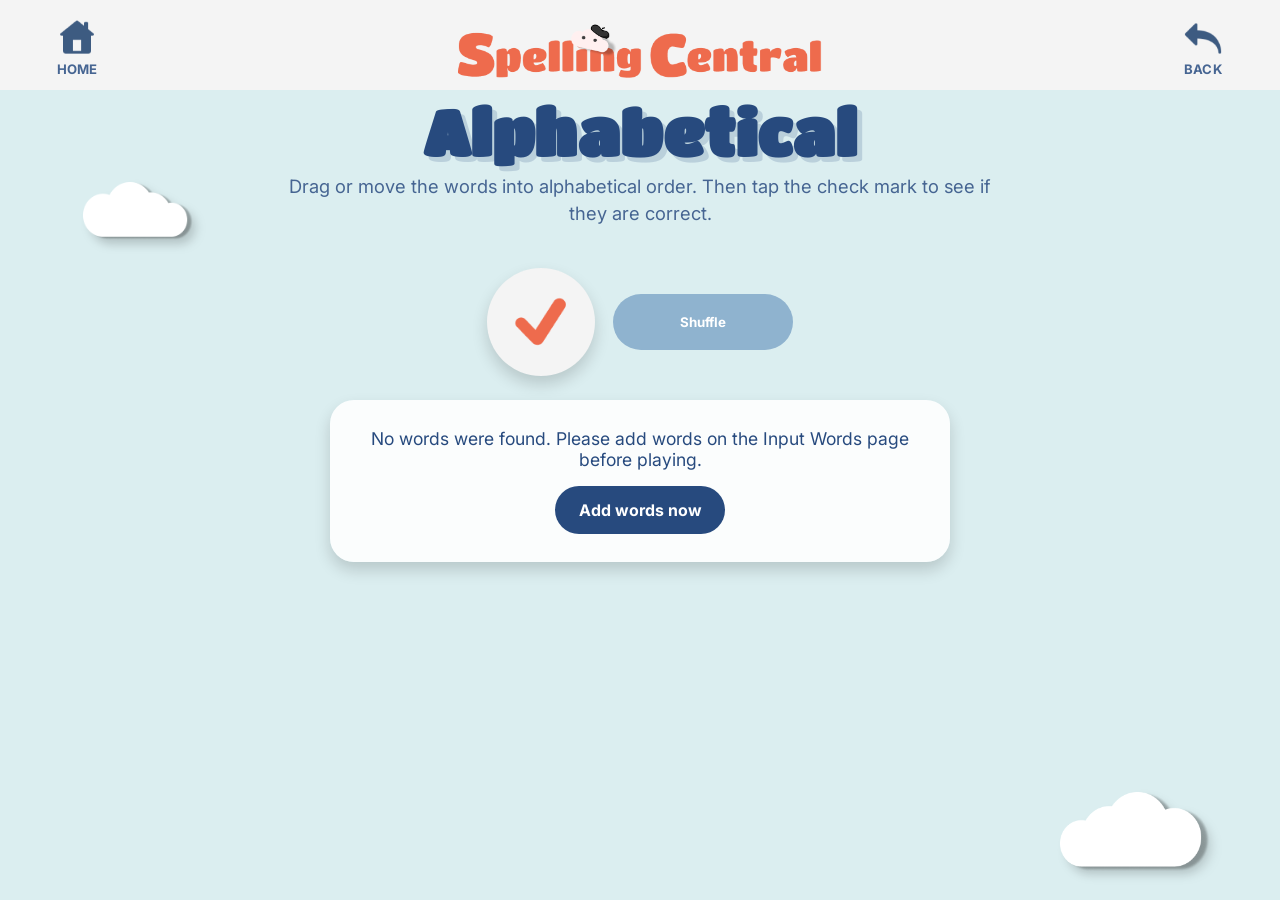
==== html/alphabetical.html @ 51157c2f "Finished alphabetical" ====
<!DOCTYPE html>
<html lang="en">
<head>
  <meta charset="UTF-8" />
  <meta name="viewport" content="width=device-width, initial-scale=1.0" />
  <title>Spelling Central - Alphabetical</title>

  <link rel="preconnect" href="https://fonts.googleapis.com">
  <link rel="preconnect" href="https://fonts.gstatic.com" crossorigin>
  <link href="https://fonts.googleapis.com/css2?family=Titan+One&family=Inter:wght@400;500;600;700;800&display=swap" rel="stylesheet">

  <link rel="stylesheet" href="../css/alphabetical.css" />
</head>
<body>
  <main class="alphabetical-screen">
    <header class="top-bar">
      <a href="home-screen.html" class="nav-button nav-left" aria-label="Go Home">
        <img src="../assets/home.png" alt="" class="nav-icon" />
        <span class="nav-label">HOME</span>
      </a>

      <div class="top-title-wrap">
        <img src="../assets/title.png" alt="Spelling Central" class="top-title-image" />
      </div>

      <button class="nav-button nav-right back-button" type="button" aria-label="Go Back" onclick="history.back()">
        <img src="../assets/back.png" alt="" class="nav-icon" />
        <span class="nav-label">BACK</span>
      </button>
    </header>

    <section class="game-content">
      <img src="../assets/cloud-left.png" alt="" class="cloud cloud-left-mid" />
      <img src="../assets/cloud-right.png" alt="" class="cloud cloud-right-bottom" />

      <h1 class="page-title">Alphabetical</h1>
      <p class="game-instruction">Drag or move the words into alphabetical order. Then tap the check mark to see if they are correct.</p>

      <div class="alphabetical-container">
        <ol class="order-list" id="orderList" aria-label="Alphabetical ordering list"></ol>
        <div class="button-row">
          <button class="submit-button" id="checkButton" type="button" aria-label="Check alphabetical order">
            <img src="../assets/check.png" alt="Check order" class="check-icon" />
          </button>
          <button class="reset-button" id="resetButton" type="button">Shuffle</button>
        </div>
      </div>

      <div class="empty-state hidden" id="emptyState">
        <p>No words were found. Please add words on the Input Words page before playing.</p>
        <a class="empty-link" href="input-words.html">Add words now</a>
      </div>
    </section>

    <div class="modal-overlay hidden" id="messageModal" aria-hidden="true">
      <div class="message-modal" role="dialog" aria-modal="true" aria-labelledby="messageTitle">
        <p class="message-title" id="messageTitle">Great job!</p>
        <p class="message-text" id="messageText">You ordered the words correctly.</p>
        <button class="message-button" id="closeMessageButton" type="button">OK</button>
      </div>
    </div>
  </main>

  <script src="../js/alphabetical.js"></script>
</body>
</html>
---- css/alphabetical.css ----
:root {
  --bg: #dbeef0;
  --header-bg: #f4f4f4;
  --nav-blue: #466592;
  --dark-blue: #274a7e;
  --mid-blue: #8fb3cf;
  --accent-green: #6abf4b;
  --accent-red: #e07a7a;
  --shadow: 0 8px 16px rgba(0, 0, 0, 0.16);
  --white: #ffffff;
}

* {
  box-sizing: border-box;
}

html,
body {
  margin: 0;
  min-height: 100%;
}

body {
  font-family: "Inter", sans-serif;
  background: var(--bg);
  overflow: hidden;
}

img {
  display: block;
  user-select: none;
  -webkit-user-drag: none;
}

.alphabetical-screen {
  min-height: 100vh;
  background: var(--bg);
  display: grid;
  grid-template-rows: 90px 1fr;
}

.top-bar {
  background: var(--header-bg);
  display: grid;
  grid-template-columns: 110px 1fr 110px;
  align-items: center;
  padding: 0 22px;
}

.nav-button {
  background: transparent;
  display: flex;
  flex-direction: column;
  align-items: center;
  justify-content: flex-start;
  gap: 2px;
  cursor: pointer;
  color: var(--nav-blue);
  transition: transform 0.15s ease;
  text-decoration: none;
  padding: 0;
  border: none;
  outline: none;
}

.nav-button:hover {
  transform: translateY(-1px);
}

.nav-button:focus-visible {
  outline: none;
  box-shadow: none;
}

.nav-icon {
  width: 42px;
  height: auto;
  object-fit: contain;
}

.nav-label {
  font-family: "Inter", sans-serif;
  font-size: 0.82rem;
  font-weight: 700;
  letter-spacing: 0.01em;
  color: var(--nav-blue);
  line-height: 1;
  margin-top: -2px;
}

.top-title-wrap {
  display: flex;
  justify-content: center;
  align-items: center;
}

.top-title-image {
  width: min(370px, 42vw);
  height: auto;
}

.game-content {
  position: relative;
  padding: 10px 36px 24px;
  display: flex;
  flex-direction: column;
  min-height: 0;
}

.page-title {
  margin: 2px 0 10px;
  text-align: center;
  font-family: "Titan One", cursive;
  font-size: clamp(3rem, 5vw, 5rem);
  line-height: 0.95;
  color: var(--dark-blue);
  text-shadow: 5px 5px 0 rgba(39, 74, 126, 0.18);
}

.game-instruction {
  margin: 0 auto 22px;
  max-width: 740px;
  text-align: center;
  font-size: 1.15rem;
  color: var(--nav-blue);
  line-height: 1.5;
}

.cloud {
  position: absolute;
  filter: drop-shadow(7px 7px 5px rgba(0, 0, 0, 0.18));
  pointer-events: none;
}

.cloud-left-mid {
  width: 110px;
  left: 6.5%;
  top: 92px;
}

.cloud-right-bottom {
  width: 150px;
  right: 5.5%;
  bottom: 28px;
}

.alphabetical-container {
  width: min(1120px, 100%);
  margin: 0 auto;
  display: flex;
  flex-direction: column;
  gap: 18px;
}

.order-list {
  display: grid;
  grid-template-columns: repeat(4, minmax(230px, 1fr));
  gap: 12px;
  list-style: none;
  margin: 0;
  padding: 0;
}

.order-card {
  min-height: 78px;
  background: #bfd8e5;
  border-radius: 18px;
  border: 4px solid transparent;
  display: grid;
  grid-template-columns: 48px 1fr;
  align-items: center;
  gap: 12px;
  padding: 12px 14px;
  cursor: grab;
  transition: transform 0.16s ease, border-color 0.16s ease, background 0.16s ease, box-shadow 0.16s ease;
  will-change: transform, box-shadow;
}

.order-card.dragging {
  opacity: 0.9;
  transform: translateY(-8px) scale(1.04);
  box-shadow: 0 24px 40px rgba(0, 0, 0, 0.22);
  background: #ffd77d;
  border-color: #f0b02e;
}

.order-list.dragging-active .order-card:not(.dragging) {
  transform: translateY(1px);
  transition: transform 0.18s ease, box-shadow 0.18s ease;
}

.order-card.drag-over {
  transform: translateY(-4px) scale(1.02);
  box-shadow: 0 20px 35px rgba(15, 0, 114, 0.18);
  background: #d0e1ff;
}

.drag-ghost {
  border-radius: 18px;
  box-shadow: 0 24px 40px rgba(0, 0, 0, 0.18);
  opacity: 0.95;
}

.order-card.correct {
  border-color: rgba(106, 191, 75, 0.65);
  background: #d6efd4;
}

.order-card.incorrect {
  border-color: rgba(224, 122, 122, 0.7);
  background: #f7d7d7;
}

.order-number {
  display: flex;
  justify-content: center;
  align-items: center;
  font-family: "Inter", sans-serif;
  font-size: 1.6rem;
  font-weight: 700;
  color: var(--nav-blue);
}

.order-word {
  font-family: "Inter", sans-serif;
  font-size: 1.35rem;
  font-weight: 700;
  color: var(--dark-blue);
  word-break: break-word;
}

.button-row {
  display: flex;
  gap: 18px;
  flex-wrap: wrap;
  justify-content: center;
  align-items: center;
}

.submit-button,
.reset-button,
.message-button,
.empty-link {
  border-radius: 999px;
  cursor: pointer;
  border: none;
  font-family: "Inter", sans-serif;
  font-weight: 700;
}

.submit-button {
  width: 108px;
  height: 108px;
  background: #f4f4f4;
  box-shadow: var(--shadow);
  display: grid;
  place-items: center;
}

.submit-button:hover,
.reset-button:hover,
.message-button:hover,
.empty-link:hover {
  transform: translateY(-1px);
}

.reset-button {
  min-width: 180px;
  height: 56px;
  background: var(--mid-blue);
  color: var(--white);
}

.check-icon {
  width: 56px;
  height: auto;
}

.empty-state {
  margin: 24px auto 0;
  max-width: 620px;
  padding: 28px;
  background: rgba(255, 255, 255, 0.9);
  border-radius: 24px;
  box-shadow: var(--shadow);
  text-align: center;
}

.empty-state p {
  margin: 0 0 16px;
  font-size: 1.1rem;
  color: var(--dark-blue);
}

.empty-link {
  display: inline-flex;
  justify-content: center;
  align-items: center;
  min-width: 170px;
  height: 48px;
  background: var(--dark-blue);
  color: var(--white);
  text-decoration: none;
}

.modal-overlay {
  position: fixed;
  inset: 0;
  background: rgba(39, 74, 126, 0.28);
  display: flex;
  justify-content: center;
  align-items: center;
  padding: 20px;
  z-index: 999;
}

.hidden {
  display: none;
}

.message-modal {
  width: min(420px, 88vw);
  background: var(--white);
  border-radius: 28px;
  box-shadow: 0 18px 40px rgba(0, 0, 0, 0.18);
  padding: 32px 26px;
  display: flex;
  flex-direction: column;
  align-items: center;
  gap: 16px;
}

.message-title {
  margin: 0;
  font-family: "Titan One", cursive;
  font-size: 2rem;
  color: var(--dark-blue);
}

.message-text {
  margin: 0;
  text-align: center;
  font-size: 1.1rem;
  color: var(--nav-blue);
}

.message-button {
  min-width: 140px;
  height: 52px;
  background: var(--dark-blue);
  color: var(--white);
}

@media (max-width: 1200px) {
  body {
    overflow-y: auto;
  }

  .alphabetical-screen {
    min-height: 100vh;
    grid-template-rows: 84px auto;
  }

  .order-list {
    grid-template-columns: repeat(2, minmax(260px, 1fr));
  }
}

@media (max-width: 760px) {
  body {
    overflow-y: auto;
  }

  .top-bar {
    grid-template-columns: 1fr auto 1fr;
    padding: 14px 16px;
    gap: 8px;
  }

  .nav-icon {
    width: 32px;
  }

  .nav-label {
    font-size: 0.72rem;
  }

  .top-title-image {
    width: min(240px, 56vw);
  }

  .game-content {
    padding: 14px 16px 24px;
  }

  .page-title {
    font-size: 2.5rem;
    margin-bottom: 14px;
  }

  .order-list {
    grid-template-columns: 1fr;
  }

  .order-card {
    grid-template-columns: 40px 1fr;
    min-height: 72px;
  }

  .order-number {
    font-size: 1.45rem;
  }

  .order-word {
    font-size: 1.15rem;
  }

  .submit-button {
    width: 92px;
    height: 92px;
  }

  .reset-button,
  .message-button,
  .empty-link {
    width: 100%;
  }
}
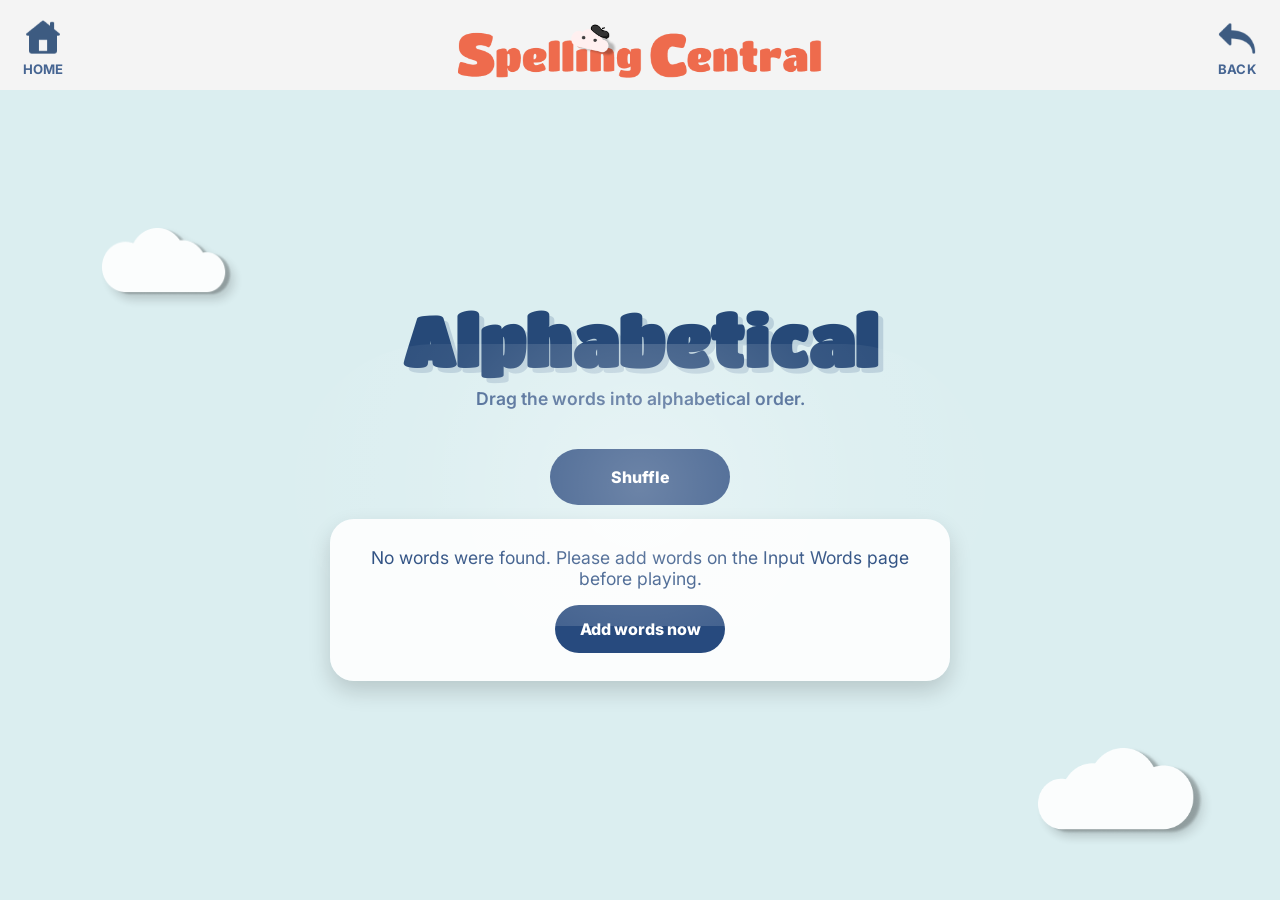
==== commit 7d297753: "added popup animations" ====
--- a/html/alphabetical.html
+++ b/html/alphabetical.html
@@ -33,34 +33,34 @@
       <img src="../assets/cloud-left.png" alt="" class="cloud cloud-left-mid" />
       <img src="../assets/cloud-right.png" alt="" class="cloud cloud-right-bottom" />
 
-      <h1 class="page-title">Alphabetical</h1>
-      <p class="game-instruction">Drag or move the words into alphabetical order. Then tap the check mark to see if they are correct.</p>
+      <section class="game-shell" aria-label="Alphabetical game">
+        <h1 class="page-title">Alphabetical</h1>
+        <p class="game-instruction" id="gameInstruction">Drag the words into alphabetical order.</p>
 
-      <div class="alphabetical-container">
-        <ol class="order-list" id="orderList" aria-label="Alphabetical ordering list"></ol>
-        <div class="button-row">
-          <button class="submit-button" id="checkButton" type="button" aria-label="Check alphabetical order">
-            <img src="../assets/check.png" alt="Check order" class="check-icon" />
-          </button>
-          <button class="reset-button" id="resetButton" type="button">Shuffle</button>
+        <div class="alphabetical-container">
+          <ol class="order-list" id="orderList" aria-label="Alphabetical ordering list"></ol>
+
+          <div class="button-row">
+            <button class="reset-button" id="resetButton" type="button">Shuffle</button>
+          </div>
         </div>
-      </div>
 
-      <div class="empty-state hidden" id="emptyState">
-        <p>No words were found. Please add words on the Input Words page before playing.</p>
-        <a class="empty-link" href="input-words.html">Add words now</a>
-      </div>
+        <div class="empty-state hidden" id="emptyState">
+          <p>No words were found. Please add words on the Input Words page before playing.</p>
+          <a class="empty-link" href="input-words.html">Add words now</a>
+        </div>
+      </section>
     </section>
 
-    <div class="modal-overlay hidden" id="messageModal" aria-hidden="true">
-      <div class="message-modal" role="dialog" aria-modal="true" aria-labelledby="messageTitle">
-        <p class="message-title" id="messageTitle">Great job!</p>
-        <p class="message-text" id="messageText">You ordered the words correctly.</p>
-        <button class="message-button" id="closeMessageButton" type="button">OK</button>
+    <div class="modal-overlay hidden" id="completionModal" aria-hidden="true">
+      <div class="error-modal" role="dialog" aria-modal="true" aria-labelledby="completionMessage">
+        <img src="../assets/happy-cloud.png" alt="" class="error-cloud" />
+        <p class="error-message" id="completionMessage">Awesome job! You put the words in alphabetical order!</p>
+        <button class="error-close-button" id="playAgainButton" type="button">PLAY AGAIN</button>
       </div>
     </div>
   </main>
 
   <script src="../js/alphabetical.js"></script>
 </body>
-</html>
+</html>
--- a/css/alphabetical.css
+++ b/css/alphabetical.css
@@ -3,11 +3,41 @@
   --header-bg: #f4f4f4;
   --nav-blue: #466592;
   --dark-blue: #274a7e;
-  --mid-blue: #8fb3cf;
-  --accent-green: #6abf4b;
-  --accent-red: #e07a7a;
-  --shadow: 0 8px 16px rgba(0, 0, 0, 0.16);
+  --title-blue: #264978;
+  --title-shadow: rgba(39, 74, 126, 0.18);
+  --shadow: 0 10px 22px rgba(0, 0, 0, 0.16);
   --white: #ffffff;
+
+  --correct-fill: #2fe14f;
+  --correct-stroke: #1ab93d;
+  --incorrect-fill: #ef233c;
+  --incorrect-stroke: #cc1730;
+  --neutral-fill: #8fa6bb;
+  --neutral-stroke: #7b93aa;
+
+  --alpha-shell-width: 960px;
+  --alpha-shell-min-height: 470px;
+  --alpha-shell-before-inset: 18% 14% 22% 14%;
+
+  --alpha-title-size: 4.35rem;
+  --alpha-title-gap: 14px;
+  --alpha-instruction-size: 1.1rem;
+  --alpha-instruction-margin: 20px;
+
+  --alpha-grid-columns: 4;
+  --alpha-card-width: 230px;
+  --alpha-card-gap: 12px;
+  --alpha-card-min-height: 78px;
+  --alpha-card-radius: 18px;
+  --alpha-card-padding-y: 12px;
+  --alpha-card-padding-x: 14px;
+  --alpha-number-column: 48px;
+  --alpha-number-size: 1.6rem;
+  --alpha-word-size: 1.35rem;
+
+  --alpha-reset-width: 180px;
+  --alpha-reset-height: 56px;
+  --alpha-reset-font-size: 1rem;
 }
 
 * {
@@ -17,13 +47,14 @@
 html,
 body {
   margin: 0;
-  min-height: 100%;
+  height: 100%;
 }
 
 body {
-  font-family: "Inter", sans-serif;
+  min-height: 100vh;
   background: var(--bg);
   overflow: hidden;
+  font-family: "Inter", sans-serif;
 }
 
 img {
@@ -32,8 +63,13 @@
   -webkit-user-drag: none;
 }
 
+button,
+a {
+  font: inherit;
+}
+
 .alphabetical-screen {
-  min-height: 100vh;
+  height: 100vh;
   background: var(--bg);
   display: grid;
   grid-template-rows: 90px 1fr;
@@ -49,6 +85,8 @@
 
 .nav-button {
   background: transparent;
+  border: none;
+  outline: none;
   display: flex;
   flex-direction: column;
   align-items: center;
@@ -59,8 +97,6 @@
   transition: transform 0.15s ease;
   text-decoration: none;
   padding: 0;
-  border: none;
-  outline: none;
 }
 
 .nav-button:hover {
@@ -70,6 +106,14 @@
 .nav-button:focus-visible {
   outline: none;
   box-shadow: none;
+}
+
+.nav-left {
+  justify-self: start;
+}
+
+.nav-right {
+  justify-self: end;
 }
 
 .nav-icon {
@@ -101,29 +145,12 @@
 
 .game-content {
   position: relative;
-  padding: 10px 36px 24px;
-  display: flex;
-  flex-direction: column;
-  min-height: 0;
-}
-
-.page-title {
-  margin: 2px 0 10px;
-  text-align: center;
-  font-family: "Titan One", cursive;
-  font-size: clamp(3rem, 5vw, 5rem);
-  line-height: 0.95;
-  color: var(--dark-blue);
-  text-shadow: 5px 5px 0 rgba(39, 74, 126, 0.18);
-}
-
-.game-instruction {
-  margin: 0 auto 22px;
-  max-width: 740px;
-  text-align: center;
-  font-size: 1.15rem;
-  color: var(--nav-blue);
-  line-height: 1.5;
+  display: flex;
+  align-items: center;
+  justify-content: center;
+  height: 100%;
+  padding: 18px 18px 20px;
+  overflow: hidden;
 }
 
 .cloud {
@@ -133,151 +160,201 @@
 }
 
 .cloud-left-mid {
-  width: 110px;
-  left: 6.5%;
-  top: 92px;
+  width: 130px;
+  left: 8%;
+  top: 17%;
+  opacity: 0.9;
 }
 
 .cloud-right-bottom {
-  width: 150px;
-  right: 5.5%;
-  bottom: 28px;
+  width: 165px;
+  right: 6%;
+  bottom: 8%;
+  opacity: 0.9;
+}
+
+.game-shell {
+  position: relative;
+  z-index: 2;
+  width: min(var(--alpha-shell-width), 100%);
+  min-height: var(--alpha-shell-min-height);
+  display: flex;
+  flex-direction: column;
+  align-items: center;
+  justify-content: center;
+}
+
+.game-shell::before {
+  content: "";
+  position: absolute;
+  inset: var(--alpha-shell-before-inset);
+  border-radius: 999px;
+  background: radial-gradient(
+    circle,
+    rgba(255, 255, 255, 0.32) 0%,
+    rgba(255, 255, 255, 0.08) 58%,
+    rgba(255, 255, 255, 0) 100%
+  );
+  pointer-events: none;
+}
+
+.page-title {
+  margin: 0 0 var(--alpha-title-gap);
+  text-align: center;
+  font-family: "Titan One", cursive;
+  font-size: var(--alpha-title-size);
+  line-height: 0.95;
+  color: var(--title-blue);
+  text-shadow: 5px 5px 0 var(--title-shadow);
+}
+
+.game-instruction {
+  margin: 0 0 var(--alpha-instruction-margin);
+  max-width: 820px;
+  text-align: center;
+  font-family: "Inter", sans-serif;
+  font-size: var(--alpha-instruction-size);
+  font-weight: 600;
+  line-height: 1.35;
+  color: var(--nav-blue);
 }
 
 .alphabetical-container {
-  width: min(1120px, 100%);
-  margin: 0 auto;
+  width: 100%;
   display: flex;
   flex-direction: column;
+  align-items: center;
   gap: 18px;
 }
 
 .order-list {
   display: grid;
-  grid-template-columns: repeat(4, minmax(230px, 1fr));
-  gap: 12px;
+  grid-template-columns: repeat(var(--alpha-grid-columns), var(--alpha-card-width));
+  justify-content: center;
+  gap: var(--alpha-card-gap);
+  width: fit-content;
+  max-width: 100%;
   list-style: none;
   margin: 0;
   padding: 0;
 }
 
 .order-card {
-  min-height: 78px;
-  background: #bfd8e5;
-  border-radius: 18px;
-  border: 4px solid transparent;
+  width: var(--alpha-card-width);
+  min-height: var(--alpha-card-min-height);
+  border-radius: var(--alpha-card-radius);
+  border: 3px solid transparent;
+  box-shadow: 0 7px 14px rgba(0, 0, 0, 0.12);
   display: grid;
-  grid-template-columns: 48px 1fr;
+  grid-template-columns: var(--alpha-number-column) 1fr;
   align-items: center;
   gap: 12px;
-  padding: 12px 14px;
+  padding: var(--alpha-card-padding-y) var(--alpha-card-padding-x);
+  user-select: none;
   cursor: grab;
-  transition: transform 0.16s ease, border-color 0.16s ease, background 0.16s ease, box-shadow 0.16s ease;
-  will-change: transform, box-shadow;
-}
-
+  transition:
+    transform 0.18s ease,
+    box-shadow 0.18s ease,
+    background-color 0.18s ease,
+    border-color 0.18s ease,
+    opacity 0.18s ease;
+  color: var(--white);
+}
+
+.order-card:hover {
+  transform: translateY(-8px);
+  box-shadow: 0 12px 18px rgba(0, 0, 0, 0.14);
+}
+
+.order-card:active,
 .order-card.dragging {
-  opacity: 0.9;
-  transform: translateY(-8px) scale(1.04);
-  box-shadow: 0 24px 40px rgba(0, 0, 0, 0.22);
-  background: #ffd77d;
-  border-color: #f0b02e;
-}
-
-.order-list.dragging-active .order-card:not(.dragging) {
-  transform: translateY(1px);
-  transition: transform 0.18s ease, box-shadow 0.18s ease;
+  cursor: grabbing;
+  transform: translateY(-2px) scale(0.98);
+  opacity: 0.92;
+}
+
+.order-card.neutral {
+  background: var(--neutral-fill);
+  border-color: var(--neutral-stroke);
+  color: #ffffff;
+}
+
+.order-card.correct {
+  background: var(--correct-fill);
+  border-color: var(--correct-stroke);
+  color: #ffffff;
+}
+
+.order-card.incorrect {
+  background: var(--incorrect-fill);
+  border-color: var(--incorrect-stroke);
+  color: #ffffff;
 }
 
 .order-card.drag-over {
-  transform: translateY(-4px) scale(1.02);
-  box-shadow: 0 20px 35px rgba(15, 0, 114, 0.18);
-  background: #d0e1ff;
+  transform: translateY(-4px);
+  box-shadow: 0 12px 18px rgba(0, 0, 0, 0.14);
 }
 
 .drag-ghost {
-  border-radius: 18px;
+  border-radius: var(--alpha-card-radius);
   box-shadow: 0 24px 40px rgba(0, 0, 0, 0.18);
   opacity: 0.95;
 }
 
-.order-card.correct {
-  border-color: rgba(106, 191, 75, 0.65);
-  background: #d6efd4;
-}
-
-.order-card.incorrect {
-  border-color: rgba(224, 122, 122, 0.7);
-  background: #f7d7d7;
-}
-
 .order-number {
   display: flex;
-  justify-content: center;
-  align-items: center;
-  font-family: "Inter", sans-serif;
-  font-size: 1.6rem;
-  font-weight: 700;
-  color: var(--nav-blue);
+  align-items: center;
+  justify-content: center;
+  font-family: "Inter", sans-serif;
+  font-size: var(--alpha-number-size);
+  font-weight: 800;
+  line-height: 1;
+  color: currentColor;
 }
 
 .order-word {
   font-family: "Inter", sans-serif;
-  font-size: 1.35rem;
-  font-weight: 700;
-  color: var(--dark-blue);
+  font-size: var(--alpha-word-size);
+  font-weight: 800;
+  line-height: 1.2;
+  color: currentColor;
   word-break: break-word;
 }
 
 .button-row {
   display: flex;
-  gap: 18px;
-  flex-wrap: wrap;
-  justify-content: center;
-  align-items: center;
-}
-
-.submit-button,
+  justify-content: center;
+  align-items: center;
+  width: 100%;
+}
+
 .reset-button,
-.message-button,
 .empty-link {
   border-radius: 999px;
   cursor: pointer;
   border: none;
   font-family: "Inter", sans-serif;
-  font-weight: 700;
-}
-
-.submit-button {
-  width: 108px;
-  height: 108px;
-  background: #f4f4f4;
-  box-shadow: var(--shadow);
-  display: grid;
-  place-items: center;
-}
-
-.submit-button:hover,
+  font-weight: 800;
+  transition: transform 0.15s ease;
+}
+
 .reset-button:hover,
-.message-button:hover,
 .empty-link:hover {
   transform: translateY(-1px);
 }
 
 .reset-button {
-  min-width: 180px;
-  height: 56px;
-  background: var(--mid-blue);
+  min-width: var(--alpha-reset-width);
+  height: var(--alpha-reset-height);
+  background: var(--dark-blue);
   color: var(--white);
-}
-
-.check-icon {
-  width: 56px;
-  height: auto;
+  padding: 0 24px;
+  font-size: var(--alpha-reset-font-size);
 }
 
 .empty-state {
-  margin: 24px auto 0;
+  margin-top: 14px;
   max-width: 620px;
   padding: 28px;
   background: rgba(255, 255, 255, 0.9);
@@ -301,6 +378,7 @@
   background: var(--dark-blue);
   color: var(--white);
   text-decoration: none;
+  padding: 0 22px;
 }
 
 .modal-overlay {
@@ -312,73 +390,95 @@
   align-items: center;
   padding: 20px;
   z-index: 999;
+  opacity: 0;
+  pointer-events: none;
+  transition: opacity 0.28s ease;
+}
+
+.modal-overlay.is-visible {
+  opacity: 1;
+  pointer-events: auto;
+}
+
+.modal-overlay .error-modal,
+.modal-overlay .message-modal {
+  transform: translateY(-120px);
+  opacity: 0;
+  transform-origin: top center;
+  transition:
+    transform 0.38s cubic-bezier(0.22, 1, 0.36, 1),
+    opacity 0.28s ease;
+  will-change: transform, opacity;
+}
+
+.modal-overlay.is-visible .error-modal,
+.modal-overlay.is-visible .message-modal {
+  transform: translateY(0);
+  opacity: 1;
 }
 
 .hidden {
   display: none;
 }
 
-.message-modal {
-  width: min(420px, 88vw);
-  background: var(--white);
-  border-radius: 28px;
+.error-modal {
+  width: min(500px, 92vw);
+  background: #ffffff;
+  border-radius: 26px;
   box-shadow: 0 18px 40px rgba(0, 0, 0, 0.18);
-  padding: 32px 26px;
+  padding: 34px 28px 26px;
   display: flex;
   flex-direction: column;
   align-items: center;
-  gap: 16px;
-}
-
-.message-title {
-  margin: 0;
-  font-family: "Titan One", cursive;
-  font-size: 2rem;
+  text-align: center;
+}
+
+.error-cloud {
+  width: 250px;
+  height: auto;
+  margin-bottom: 18px;
+}
+
+.error-message {
+  margin: 0 0 20px;
+  font-family: "Inter", sans-serif;
+  font-size: 1.35rem;
+  font-weight: 700;
+  line-height: 1.35;
   color: var(--dark-blue);
 }
 
-.message-text {
-  margin: 0;
-  text-align: center;
-  font-size: 1.1rem;
-  color: var(--nav-blue);
-}
-
-.message-button {
-  min-width: 140px;
-  height: 52px;
+.error-close-button {
+  min-width: 150px;
+  height: 50px;
+  border: none;
+  border-radius: 999px;
   background: var(--dark-blue);
-  color: var(--white);
-}
-
-@media (max-width: 1200px) {
-  body {
-    overflow-y: auto;
-  }
-
-  .alphabetical-screen {
-    min-height: 100vh;
-    grid-template-rows: 84px auto;
-  }
-
-  .order-list {
-    grid-template-columns: repeat(2, minmax(260px, 1fr));
-  }
-}
-
-@media (max-width: 760px) {
-  body {
-    overflow-y: auto;
-  }
-
+  color: #ffffff;
+  font-family: "Inter", sans-serif;
+  font-size: 1rem;
+  font-weight: 800;
+  cursor: pointer;
+  padding: 0 22px;
+  transition: transform 0.15s ease;
+}
+
+.error-close-button:hover {
+  transform: translateY(-1px);
+}
+
+.error-close-button:active {
+  transform: translateY(1px);
+}
+
+@media (max-width: 900px) {
   .top-bar {
-    grid-template-columns: 1fr auto 1fr;
-    padding: 14px 16px;
-    gap: 8px;
+    grid-template-columns: 80px 1fr 80px;
+    padding: 0 14px;
   }
 
   .nav-icon {
-    width: 32px;
+    width: 34px;
   }
 
   .nav-label {
@@ -386,43 +486,28 @@
   }
 
   .top-title-image {
-    width: min(240px, 56vw);
+    width: min(250px, 58vw);
   }
 
   .game-content {
-    padding: 14px 16px 24px;
-  }
-
-  .page-title {
-    font-size: 2.5rem;
-    margin-bottom: 14px;
-  }
-
-  .order-list {
-    grid-template-columns: 1fr;
-  }
-
-  .order-card {
-    grid-template-columns: 40px 1fr;
-    min-height: 72px;
-  }
-
-  .order-number {
-    font-size: 1.45rem;
-  }
-
-  .order-word {
-    font-size: 1.15rem;
-  }
-
-  .submit-button {
-    width: 92px;
-    height: 92px;
-  }
-
-  .reset-button,
-  .message-button,
-  .empty-link {
-    width: 100%;
-  }
-}
+    padding: 14px 10px 16px;
+  }
+
+  .cloud-left-mid,
+  .cloud-right-bottom {
+    width: 100px;
+    opacity: 0.75;
+  }
+
+  .error-modal {
+    padding: 28px 20px 22px;
+  }
+
+  .error-cloud {
+    width: 96px;
+  }
+
+  .error-message {
+    font-size: 1.1rem;
+  }
+}
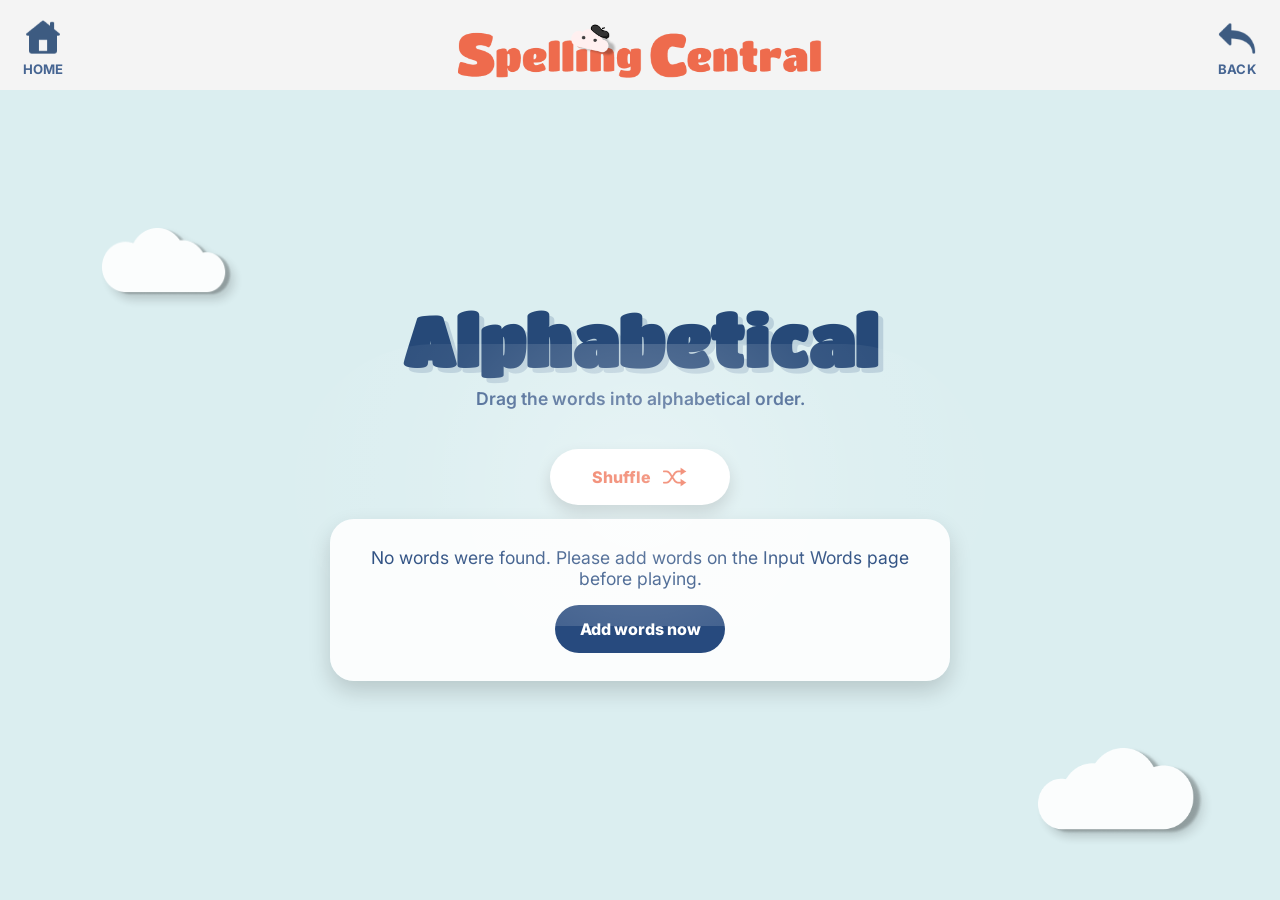
==== commit 10cbd153: "added clear words and customize words button on the input-words screen" ====
--- a/html/alphabetical.html
+++ b/html/alphabetical.html
@@ -14,7 +14,7 @@
 <body>
   <main class="alphabetical-screen">
     <header class="top-bar">
-      <a href="home-screen.html" class="nav-button nav-left" aria-label="Go Home">
+      <a href="input-words.html" class="nav-button nav-left" aria-label="Go Home">
         <img src="../assets/home.png" alt="" class="nav-icon" />
         <span class="nav-label">HOME</span>
       </a>
@@ -41,7 +41,10 @@
           <ol class="order-list" id="orderList" aria-label="Alphabetical ordering list"></ol>
 
           <div class="button-row">
-            <button class="reset-button" id="resetButton" type="button">Shuffle</button>
+            <button class="reset-button" id="resetButton" type="button">
+              <span class="reset-label">Shuffle</span>
+              <img src="../assets/shuffle.png" alt="" class="shuffle-icon" />
+            </button>
           </div>
         </div>
 
--- a/css/alphabetical.css
+++ b/css/alphabetical.css
@@ -347,10 +347,28 @@
 .reset-button {
   min-width: var(--alpha-reset-width);
   height: var(--alpha-reset-height);
-  background: var(--dark-blue);
-  color: var(--white);
+  background: var(--white);
+  color: #EE6B4D;
   padding: 0 24px;
   font-size: var(--alpha-reset-font-size);
+  box-shadow: 0 8px 16px rgba(0, 0, 0, 0.16);
+  display: inline-flex;
+  align-items: center;
+  justify-content: center;
+  gap: 10px;
+}
+
+.shuffle-icon {
+  width: 28px;
+  height: auto;
+  flex-shrink: 0;
+}
+
+.reset-label {
+  font-family: "Inter", sans-serif;
+  font-weight: 800;
+  font-size: var(--alpha-reset-font-size);
+  color: #EE6B4D;
 }
 
 .empty-state {
